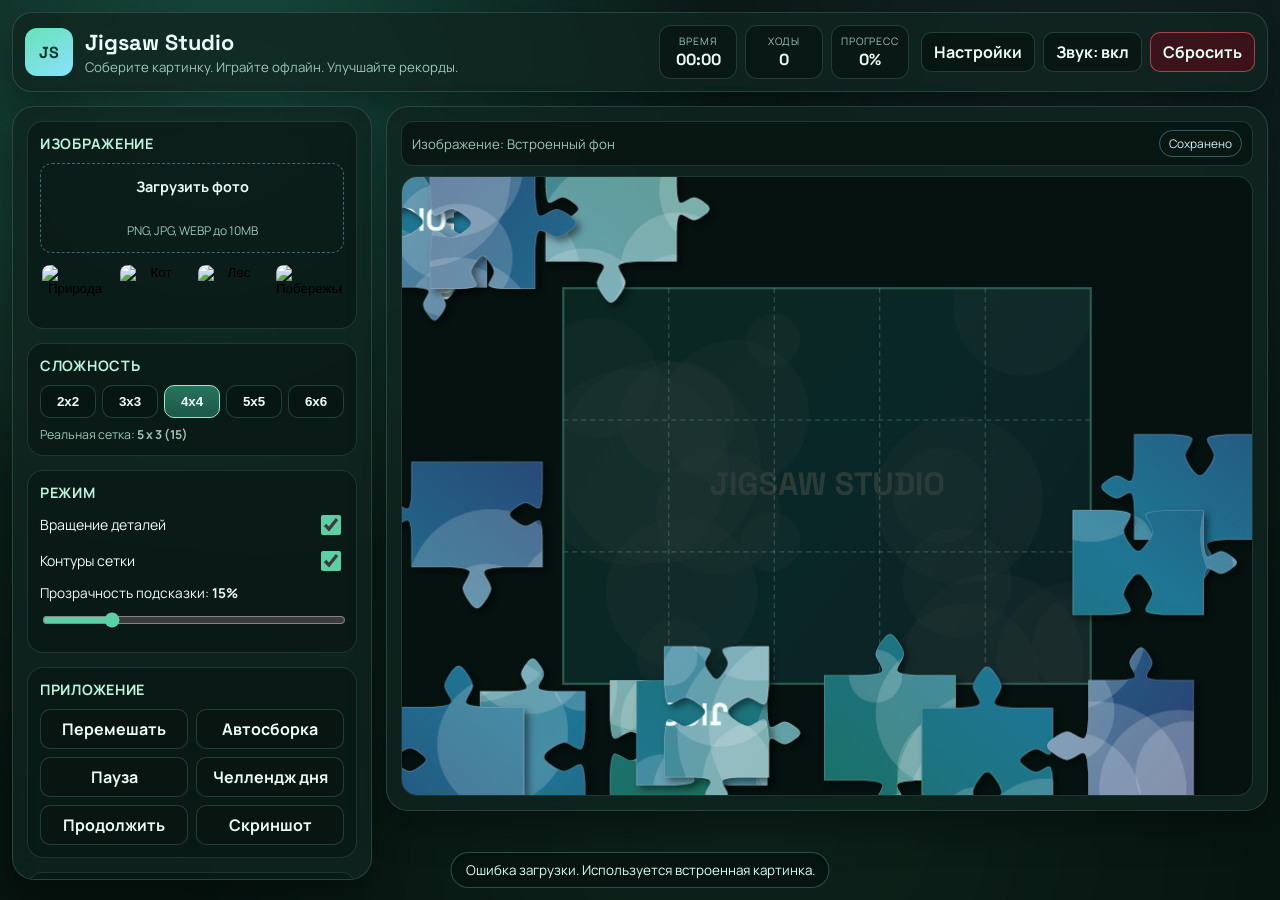
==== index.html @ fbd36437 "Add main CSS styles and service worker for caching - Created main.css with comprehensive styles for " ====
<!DOCTYPE html>
<html lang="ru">
<head>
  <meta charset="UTF-8">
  <meta name="viewport" content="width=device-width, initial-scale=1, viewport-fit=cover">
  <meta name="theme-color" content="#153b35">
  <meta name="description" content="Jigsaw Studio: современная игра-пазл с офлайн-режимом, ежедневными испытаниями и сохранением прогресса.">
  <link rel="manifest" href="./manifest.webmanifest">
  <link rel="icon" href="./assets/icons/icon-192.png" sizes="192x192" type="image/png">
  <link rel="apple-touch-icon" href="./assets/icons/icon-192.png">
  <link rel="preconnect" href="https://fonts.googleapis.com">
  <link rel="preconnect" href="https://fonts.gstatic.com" crossorigin>
  <link href="https://fonts.googleapis.com/css2?family=Manrope:wght@400;600;700;800&family=Space+Grotesk:wght@500;700&display=swap" rel="stylesheet">
  <link rel="stylesheet" href="./styles/main.css">
  <title>Jigsaw Studio</title>
</head>
<body>
  <div class="aurora"></div>

  <div id="mobileShell" class="mobile-shell hidden">
    <section id="mobileImageScreen" class="mobile-screen is-active">
      <div class="mobile-screen-head">
        <p id="mobileImageEyebrow" class="mobile-eyebrow">Старт</p>
        <h1 id="mobileImageTitle">Jigsaw Studio</h1>
        <p id="mobileImageSubtitle" class="mobile-subtitle">Выберите картинку или загрузите свою, чтобы начать новую игру.</p>
      </div>

      <div class="mobile-preview-card glass">
        <div class="mobile-preview-frame">
          <img id="mobileSelectedPreview" alt="Выбранное изображение">
          <div id="mobilePreviewPlaceholder" class="mobile-preview-placeholder">JS</div>
        </div>
        <div class="mobile-preview-copy">
          <strong id="mobileSelectedName">Изображение не выбрано</strong>
          <span id="mobileSelectedHint">Выберите пресет или загрузите фото.</span>
        </div>
      </div>

      <div class="mobile-upload-actions">
        <button id="mobileUploadBtn" class="btn btn-secondary">Загрузить фото</button>
        <button id="mobileContinueSavedBtn" class="btn btn-secondary hidden">Продолжить</button>
      </div>

      <div class="preset-grid mobile-preset-grid">
        <button class="preset-btn mobile-preset-btn" data-name="Природа" data-preview="https://images.unsplash.com/photo-1506744038136-46273834b3fb?auto=format&fit=crop&w=280&q=70" data-url="https://images.unsplash.com/photo-1506744038136-46273834b3fb?auto=format&fit=crop&w=1200&q=80">
          <img src="https://images.unsplash.com/photo-1506744038136-46273834b3fb?auto=format&fit=crop&w=280&q=70" alt="Природа">
        </button>
        <button class="preset-btn mobile-preset-btn" data-name="Кот" data-preview="https://images.unsplash.com/photo-1514888286974-6c03e2ca1dba?auto=format&fit=crop&w=280&q=70" data-url="https://images.unsplash.com/photo-1514888286974-6c03e2ca1dba?auto=format&fit=crop&w=1200&q=80">
          <img src="https://images.unsplash.com/photo-1514888286974-6c03e2ca1dba?auto=format&fit=crop&w=280&q=70" alt="Кот">
        </button>
        <button class="preset-btn mobile-preset-btn" data-name="Лес" data-preview="https://images.unsplash.com/photo-1508739773434-c26b3d09e071?auto=format&fit=crop&w=280&q=70" data-url="https://images.unsplash.com/photo-1508739773434-c26b3d09e071?auto=format&fit=crop&w=1200&q=80">
          <img src="https://images.unsplash.com/photo-1508739773434-c26b3d09e071?auto=format&fit=crop&w=280&q=70" alt="Лес">
        </button>
        <button class="preset-btn mobile-preset-btn" data-name="Побережье" data-preview="https://images.unsplash.com/photo-1473116763249-2faaef81ccda?auto=format&fit=crop&w=280&q=70" data-url="https://images.unsplash.com/photo-1473116763249-2faaef81ccda?auto=format&fit=crop&w=1200&q=80">
          <img src="https://images.unsplash.com/photo-1473116763249-2faaef81ccda?auto=format&fit=crop&w=280&q=70" alt="Побережье">
        </button>
      </div>

      <div class="mobile-screen-actions">
        <button id="mobileImageNextBtn" class="btn btn-primary" disabled>Далее</button>
      </div>
    </section>

    <section id="mobileSetupScreen" class="mobile-screen hidden">
      <div class="mobile-inline-actions">
        <button id="mobileSetupBackBtn" class="btn btn-secondary">Назад</button>
      </div>

      <div class="mobile-preview-card glass compact">
        <div class="mobile-preview-frame compact">
          <img id="mobileSetupPreview" alt="Предпросмотр изображения">
          <div id="mobileSetupPlaceholder" class="mobile-preview-placeholder">JS</div>
        </div>
        <div class="mobile-preview-copy">
          <strong id="mobileSetupName">Подготовка игры</strong>
          <span id="mobileSetupHint">Настройте параметры и начните сборку.</span>
        </div>
      </div>

      <div class="mobile-section glass">
        <h2 id="mobileDifficultyTitle">Сложность</h2>
        <div id="mobileGridSelector" class="grid-selector mobile-grid-selector" role="radiogroup" aria-label="Выбор сложности">
          <button class="grid-btn mobile-grid-btn" data-target="2">2x2</button>
          <button class="grid-btn mobile-grid-btn" data-target="3">3x3</button>
          <button class="grid-btn mobile-grid-btn active" data-target="4">4x4</button>
          <button class="grid-btn mobile-grid-btn" data-target="5">5x5</button>
          <button class="grid-btn mobile-grid-btn" data-target="6">6x6</button>
        </div>
        <p class="micro-copy"><span id="mobileActualGridLabel">Реальная сетка</span>: <strong id="mobileActualGridSize">4 x 4 (16)</strong></p>
      </div>

      <div class="mobile-section glass">
        <h2 id="mobileModeTitle">Режим</h2>
        <label class="switch-row">
          <span id="mobileRotationLabel">Вращение деталей</span>
          <input id="mobileRotationToggle" type="checkbox" checked>
        </label>
        <label class="switch-row">
          <span id="mobileGridLinesLabel">Контуры сетки</span>
          <input id="mobileGridLinesToggle" type="checkbox" checked>
        </label>
        <label class="range-row" for="mobileHintOpacity">
          <span><span id="mobileHintLabel">Прозрачность подсказки</span>: <strong id="mobileHintValue">15%</strong></span>
          <input id="mobileHintOpacity" type="range" min="0" max="70" value="15">
        </label>
      </div>

      <div class="mobile-screen-actions">
        <button id="mobileStartGameBtn" class="btn btn-primary">Начать игру</button>
      </div>
    </section>

    <section id="mobileResultScreen" class="mobile-screen hidden">
      <div class="mobile-screen-head result">
        <p id="mobileResultEyebrow" class="mobile-eyebrow">Финиш</p>
        <h2 id="mobileResultTitle">Пазл собран!</h2>
        <p id="mobileResultSubtitle" class="mobile-subtitle">Отличная работа. Вы можете повторить игру или вернуться на главный экран.</p>
      </div>

      <div class="mobile-result-card glass">
        <div class="mobile-result-stats">
          <div>
            <span id="mobileResultTimeLabel">Время</span>
            <strong id="mobileResultTime">00:00</strong>
          </div>
          <div>
            <span id="mobileResultMovesLabel">Ходы</span>
            <strong id="mobileResultMoves">0</strong>
          </div>
        </div>
        <p id="mobileResultImageName" class="mobile-result-image-name">Последнее изображение</p>
      </div>

      <div class="mobile-screen-actions">
        <button id="mobileRepeatBtn" class="btn btn-primary">Повторить</button>
        <button id="mobileHomeBtn" class="btn btn-secondary">На главный экран</button>
      </div>
    </section>
  </div>

  <div class="desktop-shell">

  <header class="app-header glass">
    <div class="brand-block">
      <div class="brand-mark">JS</div>
      <div>
        <h1>Jigsaw Studio</h1>
        <p id="brandSubtitle">Соберите картинку. Играйте офлайн. Улучшайте рекорды.</p>
      </div>
    </div>

    <div class="stats-row" aria-live="polite">
      <div class="stat-card">
        <span id="labelTime">Время</span>
        <strong id="timer">00:00</strong>
      </div>
      <div class="stat-card">
        <span id="labelMoves">Ходы</span>
        <strong id="moves">0</strong>
      </div>
      <div class="stat-card">
        <span id="labelProgress">Прогресс</span>
        <strong id="progress">0%</strong>
      </div>
    </div>

    <div class="quick-actions">
      <button id="installBtn" class="btn btn-secondary hidden">Установить</button>
      <button id="settingsBtn" class="btn btn-secondary">Настройки</button>
      <button id="muteBtn" class="btn btn-secondary" aria-pressed="false">Звук: вкл</button>
      <button id="resetBtn" class="btn btn-danger">Сбросить</button>
    </div>
  </header>

  <main class="layout">
    <aside class="panel glass controls-panel">
      <section>
        <h2 id="sectionImage">Изображение</h2>
        <label class="upload-zone" for="imageLoader">
          <strong id="uploadTitle">Загрузить фото</strong>
          <span id="uploadHint">PNG, JPG, WEBP до 10MB</span>
        </label>
        <input id="imageLoader" type="file" accept="image/*" hidden>

        <div class="preset-grid">
          <button class="preset-btn" data-name="Природа" data-url="https://images.unsplash.com/photo-1506744038136-46273834b3fb?auto=format&fit=crop&w=1200&q=80">
            <img src="https://images.unsplash.com/photo-1506744038136-46273834b3fb?auto=format&fit=crop&w=280&q=70" alt="Природа">
          </button>
          <button class="preset-btn" data-name="Кот" data-url="https://images.unsplash.com/photo-1514888286974-6c03e2ca1dba?auto=format&fit=crop&w=1200&q=80">
            <img src="https://images.unsplash.com/photo-1514888286974-6c03e2ca1dba?auto=format&fit=crop&w=280&q=70" alt="Кот">
          </button>
          <button class="preset-btn" data-name="Лес" data-url="https://images.unsplash.com/photo-1508739773434-c26b3d09e071?auto=format&fit=crop&w=1200&q=80">
            <img src="https://images.unsplash.com/photo-1508739773434-c26b3d09e071?auto=format&fit=crop&w=280&q=70" alt="Лес">
          </button>
          <button class="preset-btn" data-name="Побережье" data-url="https://images.unsplash.com/photo-1473116763249-2faaef81ccda?auto=format&fit=crop&w=1200&q=80">
            <img src="https://images.unsplash.com/photo-1473116763249-2faaef81ccda?auto=format&fit=crop&w=280&q=70" alt="Побережье">
          </button>
        </div>
      </section>

      <section>
        <h2 id="sectionDifficulty">Сложность</h2>
        <div class="grid-selector" id="gridSelector" role="radiogroup" aria-label="Выбор сложности">
          <button class="grid-btn" data-target="2">2x2</button>
          <button class="grid-btn" data-target="3">3x3</button>
          <button class="grid-btn active" data-target="4">4x4</button>
          <button class="grid-btn" data-target="5">5x5</button>
          <button class="grid-btn" data-target="6">6x6</button>
        </div>
        <p class="micro-copy">Реальная сетка: <strong id="actualGridSize">4 x 4 (16)</strong></p>
      </section>

      <section>
        <h2 id="sectionMode">Режим</h2>
        <label class="switch-row">
          <span id="labelRotation">Вращение деталей</span>
          <input id="rotationToggle" type="checkbox" checked>
        </label>
        <label class="switch-row">
          <span id="labelGridLines">Контуры сетки</span>
          <input id="gridLinesToggle" type="checkbox" checked>
        </label>
        <label class="range-row" for="hintOpacity">
          <span><span id="labelHintOpacity">Прозрачность подсказки</span>: <strong id="opacityValue">15%</strong></span>
          <input id="hintOpacity" type="range" min="0" max="70" value="15">
        </label>
      </section>

      <section>
        <h2 id="sectionApp">Приложение</h2>
        <div class="action-grid">
          <button id="shuffleBtn" class="btn btn-secondary">Перемешать</button>
          <button id="solveBtn" class="btn btn-secondary">Автосборка</button>
          <button id="pauseBtn" class="btn btn-secondary">Пауза</button>
          <button id="dailyBtn" class="btn btn-secondary">Челлендж дня</button>
          <button id="continueBtn" class="btn btn-secondary">Продолжить</button>
          <button id="screenshotBtn" class="btn btn-secondary">Скриншот</button>
        </div>
      </section>

      <section>
        <h2 id="sectionRecords">Рекорды</h2>
        <div id="recordsBoard" class="records-board"></div>
      </section>

      <section>
        <h2 id="sectionAchievements">Достижения</h2>
        <div class="rewards-balance"><span id="labelRewards">Награды</span>: <strong id="rewardPoints">0</strong> XP</div>
        <div id="achievementsBoard" class="achievements-board"></div>
      </section>
    </aside>

    <section class="panel glass board-panel">
      <div class="board-toolbar">
        <p id="statusText">Перетаскивайте детали. Кликните по детали для вращения.</p>
        <span id="saveBadge" class="save-badge">Сохранено</span>
      </div>

      <div class="canvas-shell">
        <canvas id="gameCanvas" aria-label="Игровой холст"></canvas>
        <div id="loadingOverlay" class="overlay hidden">
          <div class="spinner"></div>
          <p id="loadingText">Загрузка изображения...</p>
        </div>
        <div id="pauseOverlay" class="overlay hidden">
          <h3 id="pauseTitle">Пауза</h3>
          <p id="pauseText">Игра остановлена. Нажмите «Пауза», чтобы продолжить.</p>
        </div>
        <div id="mobilePlayHud" class="mobile-play-hud hidden">
          <div class="mobile-play-topbar">
            <button id="mobileBackBtn" class="icon-btn" type="button" aria-label="Назад" title="Назад"><span aria-hidden="true">&#8592;</span></button>
            <div class="mobile-play-actions">
              <button id="mobilePlayPauseBtn" class="icon-btn" type="button" aria-label="Пауза" title="Пауза"><span aria-hidden="true">&#10074;&#10074;</span></button>
              <button id="mobilePlaySettingsBtn" class="icon-btn" type="button" aria-label="Настройки" title="Настройки"><span aria-hidden="true">&#9881;</span></button>
            </div>
          </div>
          <div class="mobile-play-stats" aria-live="polite">
            <div>
              <span id="mobileLabelTime">Время</span>
              <strong id="mobileTimer">00:00</strong>
            </div>
            <div>
              <span id="mobileLabelMoves">Ходы</span>
              <strong id="mobileMoves">0</strong>
            </div>
            <div>
              <span id="mobileLabelProgress">Прогресс</span>
              <strong id="mobileProgress">0%</strong>
            </div>
          </div>
        </div>
      </div>
    </section>
  </main>
  </div>

  <div id="victoryModal" class="modal hidden" role="dialog" aria-modal="true" aria-labelledby="victoryTitle">
    <div class="modal-card">
      <h2 id="victoryTitle">Пазл собран!</h2>
      <p>Отличная работа. Результат сохранен в рекорды.</p>
      <div class="modal-stats">
        <div>
          <span>Время</span>
          <strong id="victoryTime">00:00</strong>
        </div>
        <div>
          <span>Ходы</span>
          <strong id="victoryMoves">0</strong>
        </div>
      </div>
      <div class="modal-actions">
        <button id="playAgainBtn" class="btn btn-primary">Играть снова</button>
        <button id="closeModalBtn" class="btn btn-secondary">Закрыть</button>
      </div>
    </div>
  </div>

  <div id="settingsModal" class="modal hidden" role="dialog" aria-modal="true" aria-labelledby="settingsTitle">
    <div class="modal-card settings-card">
      <h2 id="settingsTitle">Настройки</h2>
      <p id="settingsSubtitle">Персонализируйте игру под себя.</p>

      <div class="settings-grid">
        <label class="settings-row" for="langSelect">
          <span id="labelLanguage">Язык интерфейса</span>
          <select id="langSelect">
            <option value="ru">Русский</option>
            <option value="en">English</option>
          </select>
        </label>

        <label class="settings-row" for="vibrationToggle">
          <span id="labelVibration">Вибрация при фиксации</span>
          <input id="vibrationToggle" type="checkbox" checked>
        </label>

        <label class="settings-row" for="compactUiToggle">
          <span id="labelCompactUI">Компактный интерфейс</span>
          <input id="compactUiToggle" type="checkbox">
        </label>
      </div>

      <div class="modal-actions">
        <button id="saveSettingsBtn" class="btn btn-primary">Сохранить</button>
        <button id="closeSettingsBtn" class="btn btn-secondary">Закрыть</button>
      </div>
    </div>
  </div>

  <div id="toast" class="toast hidden" aria-live="polite"></div>

  <script src="./scripts/app.js"></script>
</body>
</html>
---- styles/main.css ----
:root {
  --bg: #071410;
  --bg-soft: #0d1f1a;
  --panel: rgba(17, 37, 32, 0.8);
  --panel-border: rgba(106, 174, 147, 0.25);
  --text: #e9fff7;
  --muted: #9dc6b7;
  --accent: #66e2b5;
  --accent-2: #8be1ff;
  --danger: #ff6b7a;
  --shadow: 0 18px 35px rgba(0, 0, 0, 0.35);
}

* {
  box-sizing: border-box;
}

html,
body {
  margin: 0;
  min-height: 100%;
  color: var(--text);
  font-family: "Manrope", "Trebuchet MS", sans-serif;
  background: radial-gradient(circle at 20% 10%, #124237 0%, var(--bg) 36%),
              radial-gradient(circle at 80% 85%, #16332b 0%, var(--bg) 40%);
  user-select: none;
  -webkit-user-select: none;
}

body {
  padding: max(12px, env(safe-area-inset-top)) max(12px, env(safe-area-inset-right))
           max(12px, env(safe-area-inset-bottom)) max(12px, env(safe-area-inset-left));
}

.aurora {
  position: fixed;
  inset: -35vmax;
  pointer-events: none;
  opacity: 0.4;
  z-index: 0;
  background:
    radial-gradient(circle at 25% 35%, rgba(102, 226, 181, 0.28), transparent 32%),
    radial-gradient(circle at 70% 30%, rgba(139, 225, 255, 0.2), transparent 30%),
    radial-gradient(circle at 55% 70%, rgba(112, 255, 190, 0.16), transparent 35%);
  filter: blur(20px);
  animation: float-bg 12s linear infinite alternate;
}

@keyframes float-bg {
  from {
    transform: translate3d(-1.8%, -1%, 0) scale(1);
  }
  to {
    transform: translate3d(2.4%, 1.2%, 0) scale(1.06);
  }
}

.glass {
  background: var(--panel);
  backdrop-filter: blur(12px);
  border: 1px solid var(--panel-border);
  box-shadow: var(--shadow);
}

.app-header,
.layout {
  position: relative;
  z-index: 1;
}

.app-header {
  display: grid;
  grid-template-columns: minmax(240px, 1fr) auto auto;
  gap: 12px;
  align-items: center;
  border-radius: 20px;
  padding: 12px;
  margin-bottom: 14px;
}

.brand-block {
  display: flex;
  align-items: center;
  gap: 12px;
}

.brand-mark {
  width: 48px;
  height: 48px;
  border-radius: 12px;
  display: grid;
  place-items: center;
  color: #003527;
  font-family: "Space Grotesk", sans-serif;
  font-weight: 700;
  letter-spacing: 0.03em;
  background: linear-gradient(145deg, var(--accent), var(--accent-2));
}

.brand-block h1 {
  margin: 0;
  font-family: "Space Grotesk", sans-serif;
  font-size: clamp(1.15rem, 1.7vw, 1.5rem);
}

.brand-block p {
  margin: 2px 0 0;
  color: var(--muted);
  font-size: 0.83rem;
}

.stats-row {
  display: grid;
  grid-template-columns: repeat(3, minmax(78px, 1fr));
  gap: 8px;
}

.stat-card {
  background: rgba(9, 22, 18, 0.74);
  border: 1px solid rgba(116, 191, 162, 0.22);
  border-radius: 12px;
  padding: 8px;
  text-align: center;
}

.stat-card span {
  display: block;
  font-size: 0.64rem;
  color: var(--muted);
  text-transform: uppercase;
  letter-spacing: 0.09em;
}

.stat-card strong {
  font-family: "Space Grotesk", sans-serif;
  font-size: 1rem;
}

.quick-actions {
  display: flex;
  flex-wrap: wrap;
  justify-content: flex-end;
  gap: 8px;
}

.layout {
  display: grid;
  gap: 14px;
  grid-template-columns: minmax(300px, 360px) 1fr;
  align-items: start;
}

.panel {
  border-radius: 22px;
  padding: 14px;
}

.controls-panel {
  display: grid;
  gap: 14px;
  max-height: calc(100dvh - 126px);
  overflow: auto;
}

.controls-panel section {
  border: 1px solid rgba(116, 191, 162, 0.18);
  border-radius: 16px;
  padding: 12px;
  background: rgba(7, 19, 16, 0.5);
}

.controls-panel h2 {
  margin: 0 0 10px;
  font-size: 0.9rem;
  letter-spacing: 0.05em;
  text-transform: uppercase;
  color: #b9f3dc;
}

.upload-zone {
  display: grid;
  place-items: center;
  text-align: center;
  min-height: 90px;
  border: 1.5px dashed rgba(139, 225, 255, 0.4);
  border-radius: 12px;
  margin-bottom: 10px;
  cursor: pointer;
  transition: border-color 0.2s ease, transform 0.2s ease;
}

.upload-zone strong {
  font-size: 0.9rem;
}

.upload-zone span {
  color: var(--muted);
  font-size: 0.75rem;
}

.upload-zone:hover {
  border-color: var(--accent);
  transform: translateY(-1px);
}

.preset-grid {
  display: grid;
  grid-template-columns: repeat(4, minmax(0, 1fr));
  gap: 8px;
}

.preset-btn {
  appearance: none;
  border: 2px solid transparent;
  border-radius: 10px;
  padding: 0;
  overflow: hidden;
  background: none;
  cursor: pointer;
  transition: border-color 0.2s ease, transform 0.2s ease;
  aspect-ratio: 4 / 3;
}

.preset-btn img {
  display: block;
  width: 100%;
  height: 100%;
  object-fit: cover;
}

.preset-btn:hover {
  border-color: var(--accent);
  transform: translateY(-1px);
}

.preset-btn.active {
  border-color: var(--accent-2);
}

.grid-selector {
  display: grid;
  grid-template-columns: repeat(5, 1fr);
  gap: 6px;
}

.grid-btn {
  border: 1px solid rgba(116, 191, 162, 0.25);
  background: rgba(9, 22, 18, 0.75);
  color: var(--text);
  border-radius: 10px;
  font-weight: 700;
  padding: 8px 0;
  cursor: pointer;
}

.grid-btn.active {
  background: linear-gradient(180deg, #26745f, #1d5748);
  border-color: #8df0c8;
}

.micro-copy {
  color: var(--muted);
  font-size: 0.77rem;
  margin: 8px 0 0;
}

.switch-row,
.range-row {
  display: grid;
  gap: 8px;
  margin-bottom: 10px;
}

.switch-row {
  grid-template-columns: 1fr auto;
  align-items: center;
  font-size: 0.88rem;
}

.switch-row input {
  width: 20px;
  height: 20px;
  accent-color: #5ccfa6;
}

.range-row span {
  font-size: 0.85rem;
}

.range-row input {
  width: 100%;
  accent-color: #5ccfa6;
}

.action-grid {
  display: grid;
  grid-template-columns: 1fr 1fr;
  gap: 8px;
}

.btn {
  border: 1px solid transparent;
  border-radius: 10px;
  font: inherit;
  font-weight: 700;
  color: var(--text);
  cursor: pointer;
  min-height: 40px;
  padding: 8px 12px;
  transition: transform 0.14s ease, opacity 0.14s ease, filter 0.14s ease;
}

.btn:active {
  transform: translateY(1px);
}

.btn-secondary {
  border-color: rgba(116, 191, 162, 0.24);
  background: rgba(9, 22, 18, 0.85);
}

.btn-primary {
  color: #062018;
  background: linear-gradient(120deg, var(--accent), var(--accent-2));
}

.btn-danger {
  border-color: rgba(255, 107, 122, 0.55);
  background: rgba(82, 12, 24, 0.68);
}

.hidden {
  display: none !important;
}

.records-board {
  display: grid;
  gap: 6px;
}

.rewards-balance {
  margin-bottom: 8px;
  padding: 8px 10px;
  border: 1px solid rgba(116, 191, 162, 0.25);
  border-radius: 10px;
  background: rgba(6, 19, 15, 0.65);
  font-size: 0.82rem;
  color: var(--muted);
}

.rewards-balance strong {
  color: #d9ffef;
  font-family: "Space Grotesk", sans-serif;
}

.achievements-board {
  display: grid;
  gap: 6px;
}

.achievement-item {
  border: 1px solid rgba(116, 191, 162, 0.2);
  border-radius: 10px;
  padding: 8px;
  background: rgba(5, 15, 12, 0.58);
  display: grid;
  grid-template-columns: auto 1fr auto;
  gap: 8px;
  align-items: center;
}

.achievement-item.locked {
  opacity: 0.74;
}

.achievement-badge {
  width: 26px;
  height: 26px;
  border-radius: 50%;
  display: grid;
  place-items: center;
  background: rgba(115, 186, 161, 0.2);
  border: 1px solid rgba(115, 186, 161, 0.32);
  color: #d7fff0;
  font-size: 0.83rem;
}

.achievement-item h3 {
  margin: 0;
  font-size: 0.81rem;
}

.achievement-item p {
  margin: 2px 0 0;
  color: var(--muted);
  font-size: 0.74rem;
}

.achievement-points {
  color: #cffff3;
  font-size: 0.72rem;
  border: 1px solid rgba(116, 191, 162, 0.24);
  border-radius: 999px;
  padding: 4px 7px;
}

.record-item {
  border: 1px solid rgba(116, 191, 162, 0.22);
  border-radius: 10px;
  padding: 8px;
  display: grid;
  grid-template-columns: 1fr auto;
  gap: 6px;
  font-size: 0.8rem;
  background: rgba(5, 15, 12, 0.58);
}

.record-item strong {
  color: #c5fff0;
}

.board-panel {
  min-height: min(78dvh, 860px);
  display: grid;
  grid-template-rows: auto 1fr;
  gap: 10px;
}

.board-toolbar {
  display: flex;
  justify-content: space-between;
  gap: 10px;
  align-items: center;
  background: rgba(8, 20, 17, 0.76);
  border: 1px solid rgba(116, 191, 162, 0.2);
  border-radius: 12px;
  padding: 8px 10px;
}

.board-toolbar p {
  margin: 0;
  color: var(--muted);
  font-size: 0.83rem;
}

.save-badge {
  border-radius: 999px;
  border: 1px solid rgba(139, 225, 255, 0.35);
  padding: 4px 9px;
  color: #cff5ff;
  font-size: 0.74rem;
  white-space: nowrap;
}

.save-badge.dirty {
  border-color: rgba(255, 177, 133, 0.4);
  color: #ffd6bb;
}

.canvas-shell {
  position: relative;
  border-radius: 16px;
  overflow: hidden;
  border: 1px solid rgba(116, 191, 162, 0.22);
  background: #05120f;
  min-height: 420px;
}

#gameCanvas {
  width: 100%;
  height: 100%;
  display: block;
  touch-action: none;
  cursor: grab;
}

#gameCanvas:active {
  cursor: grabbing;
}

.overlay {
  position: absolute;
  inset: 0;
  display: grid;
  place-content: center;
  gap: 10px;
  text-align: center;
  background: rgba(3, 11, 9, 0.78);
}

.spinner {
  width: 46px;
  height: 46px;
  border-radius: 50%;
  border: 4px solid rgba(142, 223, 194, 0.2);
  border-top-color: var(--accent);
  animation: spin 0.75s linear infinite;
  margin: 0 auto;
}

@keyframes spin {
  to {
    transform: rotate(360deg);
  }
}

.modal {
  position: fixed;
  inset: 0;
  display: grid;
  place-items: center;
  background: rgba(2, 7, 6, 0.7);
  backdrop-filter: blur(8px);
  z-index: 20;
  padding: 16px;
}

.modal-card {
  width: min(420px, 92vw);
  border-radius: 18px;
  border: 1px solid rgba(139, 225, 255, 0.28);
  background: linear-gradient(180deg, rgba(12, 33, 28, 0.96), rgba(6, 18, 15, 0.96));
  box-shadow: var(--shadow);
  padding: 18px;
  animation: pop 0.2s ease;
}

@keyframes pop {
  from {
    transform: scale(0.97);
    opacity: 0;
  }
  to {
    transform: scale(1);
    opacity: 1;
  }
}

@keyframes sheet-up {
  from {
    transform: translateY(28px);
    opacity: 0;
  }
  to {
    transform: translateY(0);
    opacity: 1;
  }
}

.modal-card h2 {
  margin-top: 0;
}

.modal-card p {
  color: var(--muted);
}

.modal-stats {
  display: grid;
  grid-template-columns: 1fr 1fr;
  gap: 10px;
  margin: 14px 0;
}

.modal-stats div {
  border: 1px solid rgba(116, 191, 162, 0.2);
  border-radius: 10px;
  padding: 8px;
  text-align: center;
}

.modal-stats span {
  font-size: 0.75rem;
  color: var(--muted);
}

.modal-stats strong {
  display: block;
  margin-top: 4px;
  font-family: "Space Grotesk", sans-serif;
}

.modal-actions {
  display: grid;
  grid-template-columns: 1fr 1fr;
  gap: 8px;
}

.settings-card {
  max-width: 460px;
}

body.is-mobile-layout .modal {
  place-items: end stretch;
  padding: 0;
}

body.is-mobile-layout .settings-card {
  width: 100%;
  max-width: none;
  border-left: none;
  border-right: none;
  border-bottom: none;
  border-radius: 26px 26px 0 0;
  padding: 20px 18px calc(20px + max(14px, env(safe-area-inset-bottom)));
  max-height: min(82dvh, 760px);
  overflow: auto;
  animation: sheet-up 0.22s ease;
}

body.is-mobile-layout .settings-card .modal-actions {
  grid-template-columns: 1fr;
}

body.is-mobile-layout .settings-grid {
  gap: 12px;
}

body.is-mobile-layout .settings-row {
  min-height: 58px;
  font-size: 0.92rem;
}

body.is-mobile-layout .settings-row select {
  min-height: 42px;
}

.settings-grid {
  display: grid;
  gap: 10px;
  margin: 14px 0;
}

.settings-row {
  border: 1px solid rgba(116, 191, 162, 0.2);
  border-radius: 10px;
  padding: 10px;
  display: grid;
  grid-template-columns: 1fr auto;
  gap: 8px;
  align-items: center;
  font-size: 0.85rem;
}

.settings-row select {
  border-radius: 8px;
  border: 1px solid rgba(116, 191, 162, 0.3);
  background: rgba(4, 13, 10, 0.85);
  color: var(--text);
  min-height: 34px;
  padding: 6px 8px;
}

.settings-row input[type='checkbox'] {
  width: 20px;
  height: 20px;
  accent-color: #5ccfa6;
}

.toast {
  position: fixed;
  z-index: 30;
  left: 50%;
  bottom: max(12px, env(safe-area-inset-bottom));
  transform: translateX(-50%);
  border: 1px solid rgba(116, 191, 162, 0.35);
  background: rgba(6, 20, 16, 0.96);
  color: #d5fff1;
  border-radius: 999px;
  padding: 8px 14px;
  font-size: 0.84rem;
  animation: toast-in 0.2s ease;
}

@keyframes toast-in {
  from {
    opacity: 0;
    transform: translate(-50%, 6px);
  }
  to {
    opacity: 1;
    transform: translate(-50%, 0);
  }
}

.desktop-shell {
  position: relative;
  z-index: 1;
}

.mobile-shell {
  position: relative;
  z-index: 2;
  display: none;
  gap: 14px;
}

.mobile-screen {
  display: none;
  gap: 14px;
  align-content: start;
  min-height: calc(100dvh - max(24px, env(safe-area-inset-top)) - max(24px, env(safe-area-inset-bottom)));
}

.mobile-screen.is-active {
  display: grid;
}

.mobile-screen-head {
  display: grid;
  gap: 8px;
}

.mobile-screen-head.result {
  text-align: center;
  justify-items: center;
}

.mobile-eyebrow {
  margin: 0;
  color: #b9f3dc;
  text-transform: uppercase;
  letter-spacing: 0.16em;
  font-size: 0.74rem;
}

.mobile-screen h1,
.mobile-screen h2 {
  margin: 0;
  font-family: "Space Grotesk", sans-serif;
}

.mobile-subtitle {
  margin: 0;
  color: var(--muted);
  line-height: 1.45;
}

.mobile-preview-card,
.mobile-section,
.mobile-result-card {
  border-radius: 22px;
  padding: 14px;
}

.mobile-preview-card {
  display: grid;
  gap: 12px;
}

.mobile-preview-card.compact {
  grid-template-columns: 112px 1fr;
  align-items: center;
}

.mobile-preview-frame {
  position: relative;
  overflow: hidden;
  min-height: 220px;
  border-radius: 18px;
  background: rgba(4, 14, 11, 0.92);
  border: 1px solid rgba(116, 191, 162, 0.2);
}

.mobile-preview-frame.compact {
  min-height: 112px;
}

.mobile-preview-frame img {
  width: 100%;
  height: 100%;
  object-fit: cover;
  display: block;
}

.mobile-preview-placeholder {
  position: absolute;
  inset: 0;
  display: grid;
  place-items: center;
  font-family: "Space Grotesk", sans-serif;
  font-size: 2rem;
  letter-spacing: 0.1em;
  color: rgba(220, 255, 244, 0.68);
  background: linear-gradient(145deg, rgba(13, 32, 27, 0.92), rgba(5, 14, 11, 0.96));
}

.mobile-preview-copy {
  display: grid;
  gap: 4px;
}

.mobile-preview-copy strong {
  font-size: 1rem;
}

.mobile-preview-copy span {
  color: var(--muted);
  font-size: 0.82rem;
}

.mobile-upload-actions,
.mobile-screen-actions,
.mobile-inline-actions {
  display: grid;
  gap: 10px;
}

.mobile-grid-selector {
  grid-template-columns: repeat(5, 1fr);
}

.mobile-section h2 {
  margin-bottom: 12px;
  font-size: 0.9rem;
  letter-spacing: 0.05em;
  text-transform: uppercase;
  color: #b9f3dc;
}

.mobile-result-card {
  display: grid;
  gap: 14px;
  text-align: center;
}

.mobile-result-stats {
  display: grid;
  grid-template-columns: repeat(2, 1fr);
  gap: 10px;
}

.mobile-result-stats div {
  border: 1px solid rgba(116, 191, 162, 0.2);
  border-radius: 14px;
  padding: 12px;
  background: rgba(5, 15, 12, 0.58);
}

.mobile-result-stats span {
  display: block;
  color: var(--muted);
  font-size: 0.76rem;
}

.mobile-result-stats strong {
  display: block;
  margin-top: 6px;
  font-family: "Space Grotesk", sans-serif;
  font-size: 1.05rem;
}

.mobile-result-image-name {
  margin: 0;
  color: #cff5ff;
}

.mobile-play-hud {
  position: absolute;
  inset: 0;
  pointer-events: none;
  display: none;
  flex-direction: column;
  justify-content: space-between;
  padding: max(14px, env(safe-area-inset-top)) max(14px, env(safe-area-inset-right)) max(14px, env(safe-area-inset-bottom)) max(14px, env(safe-area-inset-left));
  z-index: 4;
}

.mobile-play-topbar,
.mobile-play-actions {
  display: flex;
  align-items: center;
  gap: 10px;
}

.mobile-play-topbar {
  justify-content: space-between;
}

.icon-btn {
  pointer-events: auto;
  width: 46px;
  height: 46px;
  border: 1px solid rgba(139, 225, 255, 0.24);
  border-radius: 14px;
  background: rgba(6, 20, 16, 0.82);
  color: var(--text);
  font-size: 1.1rem;
  display: grid;
  place-items: center;
  backdrop-filter: blur(10px);
}

.mobile-play-stats {
  display: grid;
  grid-template-columns: repeat(3, 1fr);
  gap: 8px;
}

.mobile-play-stats div {
  border: 1px solid rgba(116, 191, 162, 0.22);
  border-radius: 14px;
  padding: 10px;
  background: rgba(6, 18, 15, 0.76);
  backdrop-filter: blur(10px);
}

.mobile-play-stats span {
  display: block;
  color: var(--muted);
  font-size: 0.68rem;
  text-transform: uppercase;
  letter-spacing: 0.08em;
}

.mobile-play-stats strong {
  display: block;
  margin-top: 4px;
  font-family: "Space Grotesk", sans-serif;
  font-size: 0.95rem;
}

body.is-mobile-layout .mobile-shell {
  display: grid;
}

body.is-mobile-layout[data-mobile-screen='play'] .mobile-shell {
  display: none;
}

body.is-mobile-layout:not([data-mobile-screen='play']) .desktop-shell {
  display: none;
}

body.is-mobile-layout[data-mobile-screen='play'] {
  padding: 0;
  overflow: hidden;
}

body.is-mobile-layout[data-mobile-screen='play'] .app-header {
  display: none;
}

body.is-mobile-layout[data-mobile-screen='play'] .layout {
  display: block;
  margin: 0;
}

body.is-mobile-layout[data-mobile-screen='play'] .controls-panel {
  display: none;
}

body.is-mobile-layout[data-mobile-screen='play'] .board-panel {
  min-height: 100dvh;
  padding: 0;
  border-radius: 0;
  border: none;
  background: transparent;
  box-shadow: none;
}

body.is-mobile-layout[data-mobile-screen='play'] .board-toolbar {
  display: none;
}

body.is-mobile-layout[data-mobile-screen='play'] .canvas-shell {
  min-height: 100dvh;
  height: 100dvh;
  border-radius: 0;
  border: none;
}

body.is-mobile-layout[data-mobile-screen='play'] .mobile-play-hud {
  display: flex;
}

@media (max-width: 1120px) {
  .app-header {
    grid-template-columns: 1fr;
  }

  .quick-actions {
    justify-content: flex-start;
  }

  .layout {
    grid-template-columns: 1fr;
  }

  .controls-panel {
    max-height: none;
  }

  .board-panel {
    min-height: 74dvh;
  }
}

@media (max-width: 760px) {
  .mobile-grid-selector,
  .preset-grid {
    grid-template-columns: repeat(2, 1fr);
  }

  .grid-selector {
    grid-template-columns: repeat(3, 1fr);
  }

  .mobile-preview-card.compact {
    grid-template-columns: 1fr;
  }

  .mobile-result-stats,
  .mobile-upload-actions,
  .mobile-screen-actions {
    grid-template-columns: 1fr;
  }

  .action-grid,
  .modal-actions {
    grid-template-columns: 1fr;
  }

  .canvas-shell {
    min-height: 57dvh;
  }

  .settings-row {
    grid-template-columns: 1fr;
  }
}

body.compact-ui .app-header {
  padding: 8px;
}

body.compact-ui .panel {
  padding: 10px;
}

body.compact-ui .controls-panel section {
  padding: 10px;
}
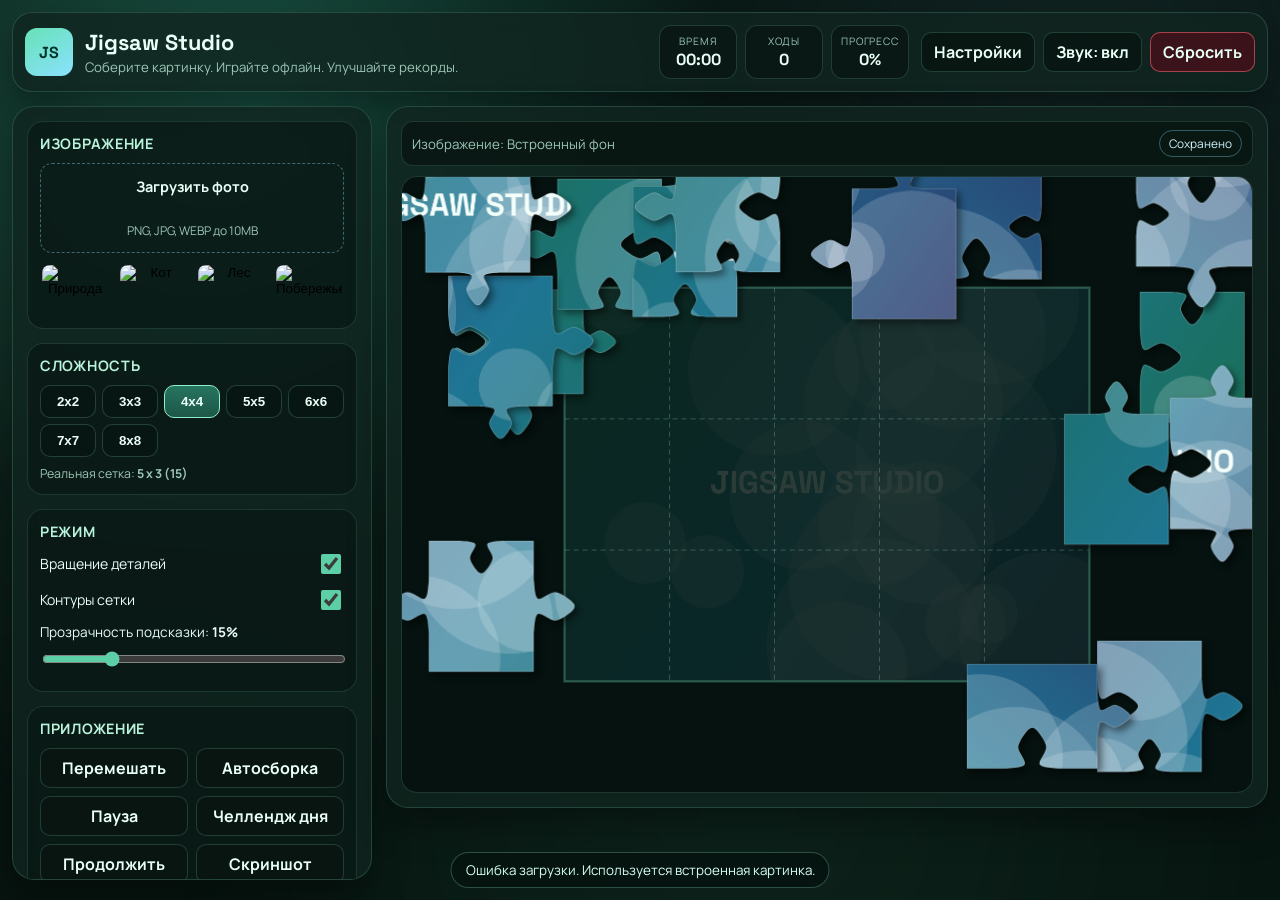
==== commit 082d1c5c: "Add support for 7x7 and 8x8 grid sizes in game settings and UI" ====
--- a/index.html
+++ b/index.html
@@ -85,6 +85,8 @@
           <button class="grid-btn mobile-grid-btn active" data-target="4">4x4</button>
           <button class="grid-btn mobile-grid-btn" data-target="5">5x5</button>
           <button class="grid-btn mobile-grid-btn" data-target="6">6x6</button>
+          <button class="grid-btn mobile-grid-btn" data-target="7">7x7</button>
+          <button class="grid-btn mobile-grid-btn" data-target="8">8x8</button>
         </div>
         <p class="micro-copy"><span id="mobileActualGridLabel">Реальная сетка</span>: <strong id="mobileActualGridSize">4 x 4 (16)</strong></p>
       </div>
@@ -206,6 +208,8 @@
           <button class="grid-btn active" data-target="4">4x4</button>
           <button class="grid-btn" data-target="5">5x5</button>
           <button class="grid-btn" data-target="6">6x6</button>
+          <button class="grid-btn" data-target="7">7x7</button>
+          <button class="grid-btn" data-target="8">8x8</button>
         </div>
         <p class="micro-copy">Реальная сетка: <strong id="actualGridSize">4 x 4 (16)</strong></p>
       </section>
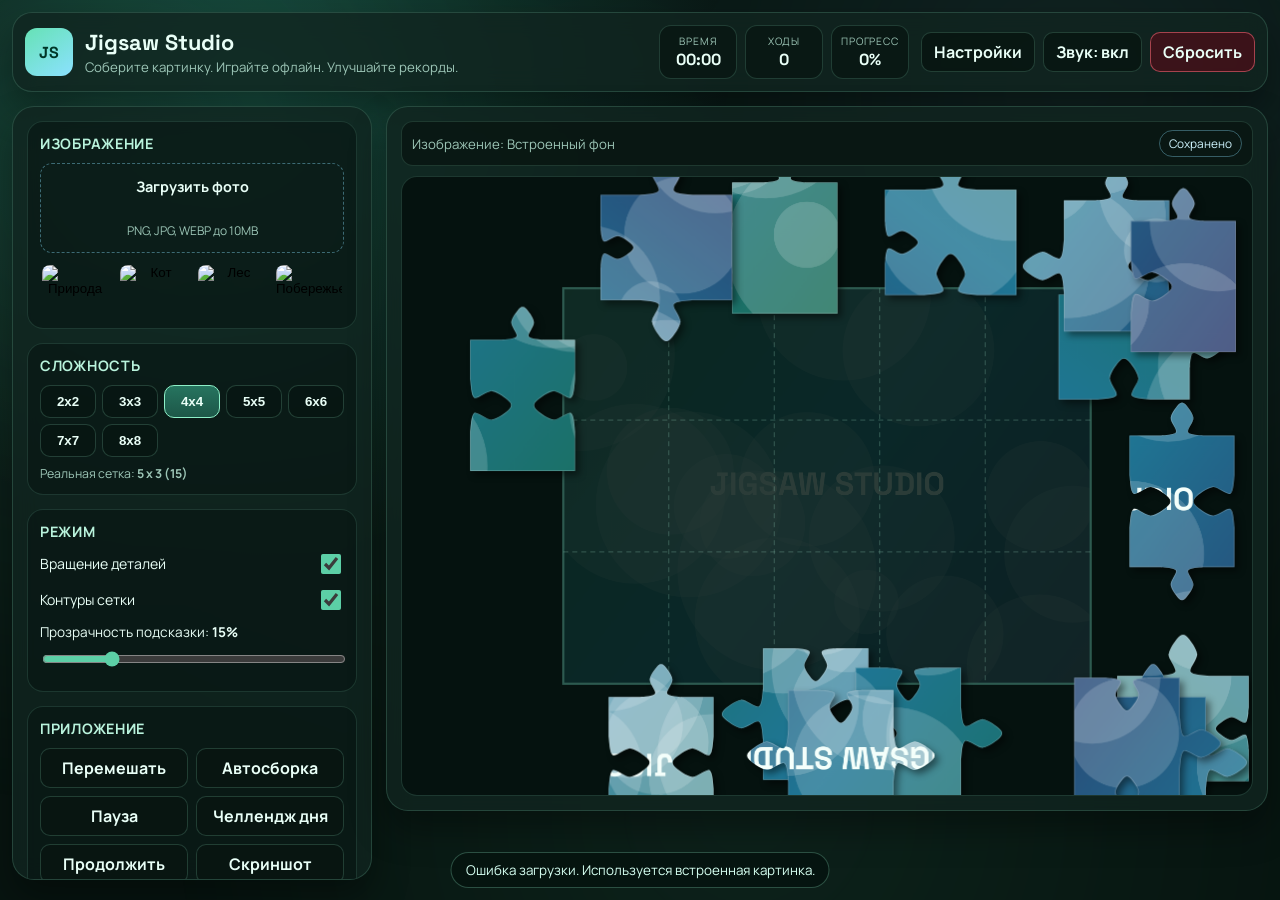
==== commit 268a4f97: "Update cache version and add query strings to CSS and JS files for cache busting" ====
--- a/index.html
+++ b/index.html
@@ -11,7 +11,7 @@
   <link rel="preconnect" href="https://fonts.googleapis.com">
   <link rel="preconnect" href="https://fonts.gstatic.com" crossorigin>
   <link href="https://fonts.googleapis.com/css2?family=Manrope:wght@400;600;700;800&family=Space+Grotesk:wght@500;700&display=swap" rel="stylesheet">
-  <link rel="stylesheet" href="./styles/main.css">
+  <link rel="stylesheet" href="./styles/main.css?v=20260524-1">
   <title>Jigsaw Studio</title>
 </head>
 <body>
@@ -353,6 +353,6 @@
 
   <div id="toast" class="toast hidden" aria-live="polite"></div>
 
-  <script src="./scripts/app.js"></script>
+  <script src="./scripts/app.js?v=20260524-1"></script>
 </body>
 </html>
